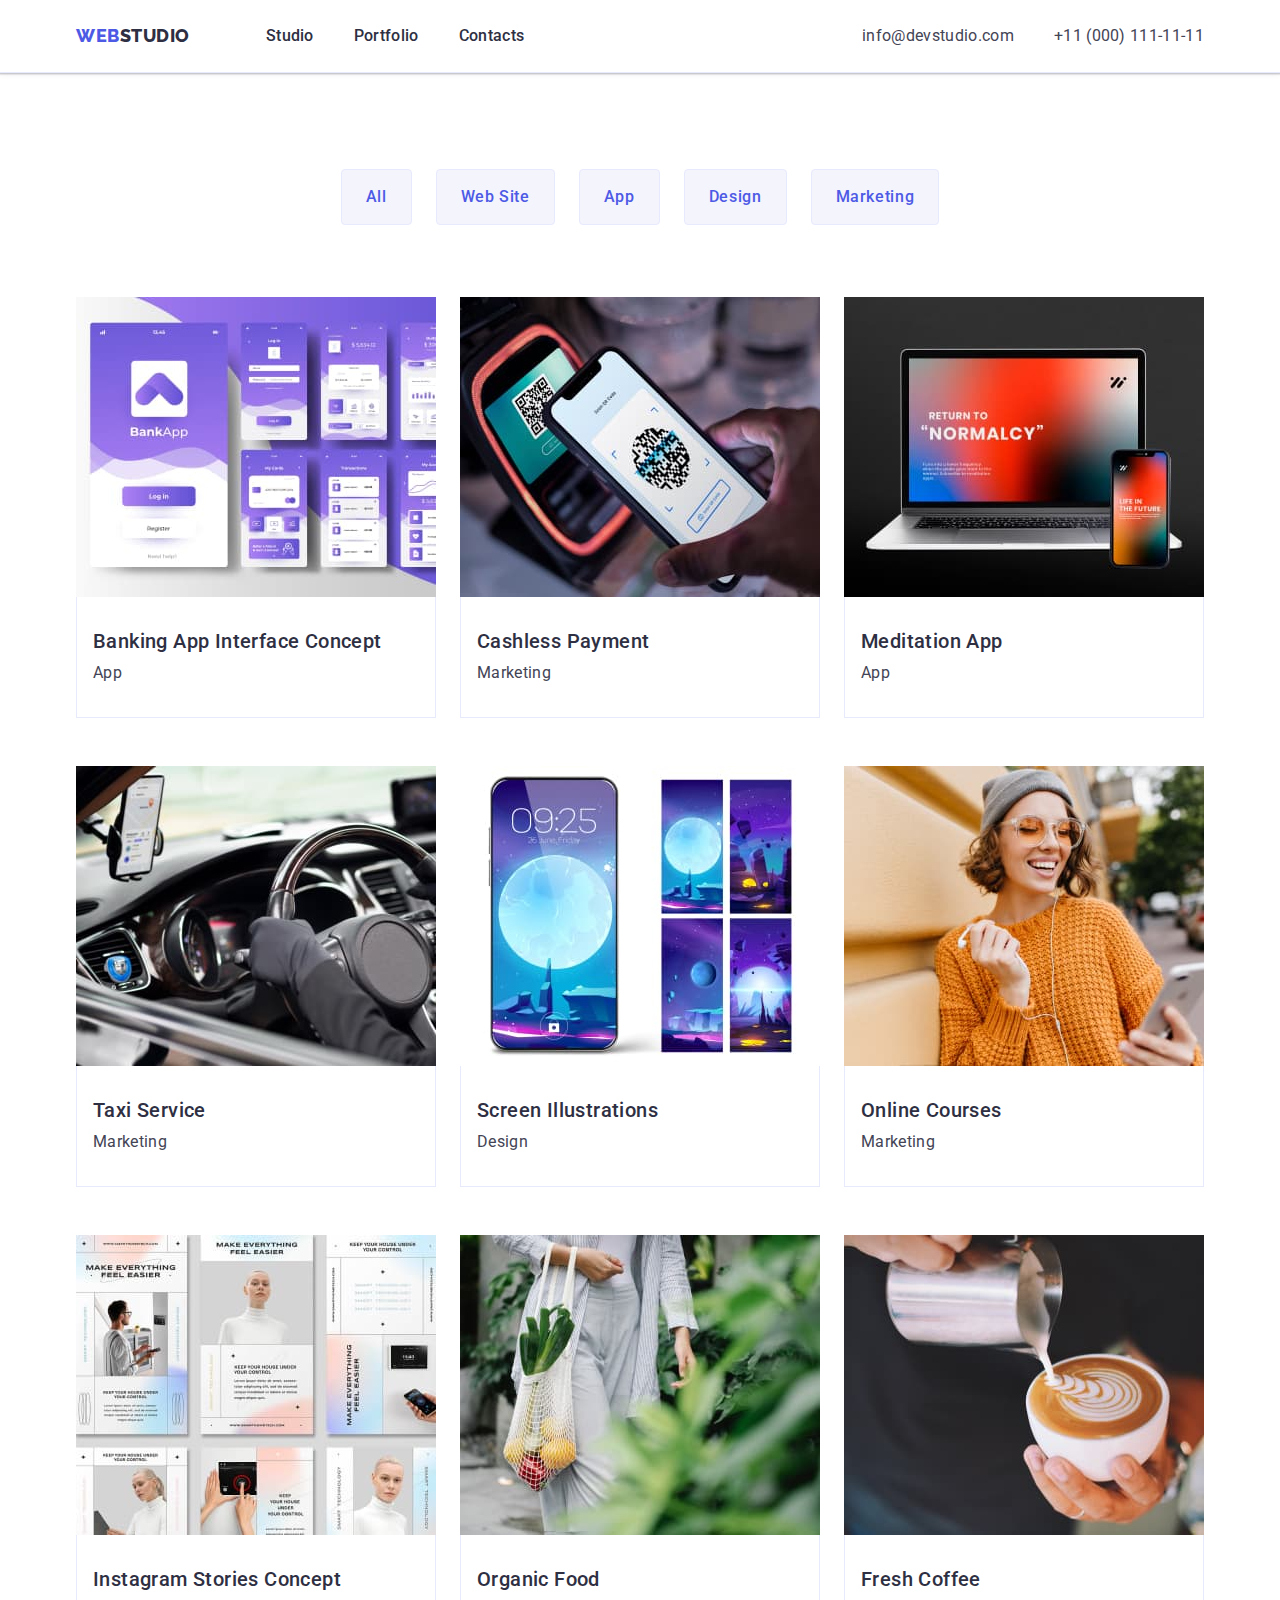
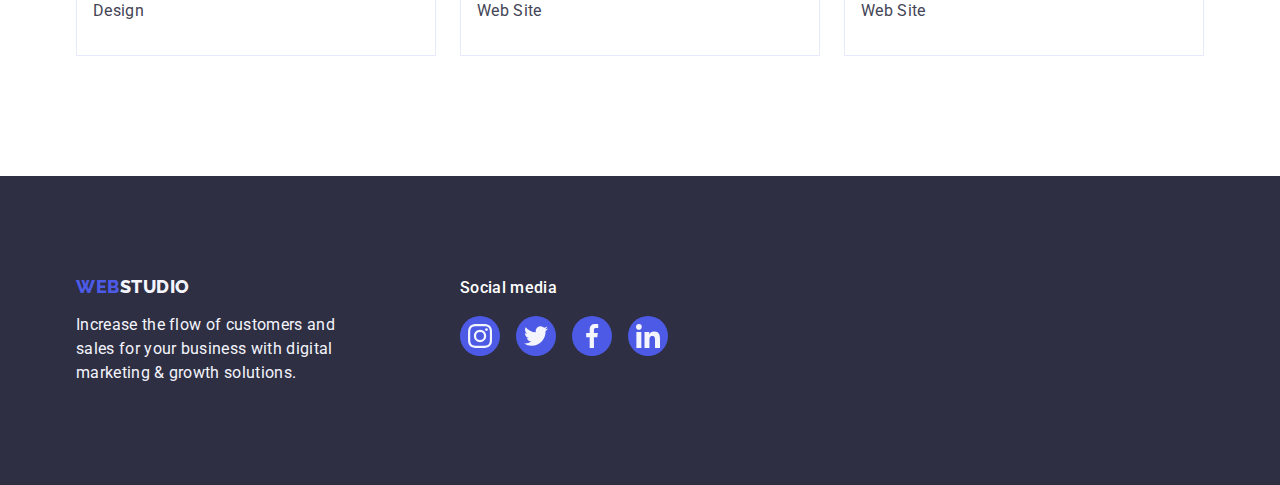
==== portfolio.html @ 106a587a "Initial commit" ====
<!DOCTYPE html>
<html lang="en">
  <head>
    <meta charset="UTF-8" />
    <meta http-equiv="X-UA-Compatible" content="IE=edge" />
    <meta name="viewport" content="width=device-width, initial-scale=1.0" />
    <title>Portfolio</title>
    <link rel="preconnect" href="https://fonts.googleapis.com" />
    <link rel="preconnect" href="https://fonts.gstatic.com" crossorigin />
    <link
      href="https://fonts.googleapis.com/css2?family=Raleway:wght@800&family=Roboto:wght@400;500;700;900&display=swap"
      rel="stylesheet"
    />
    <link
      rel="stylesheet"
      href="https://cdn.jsdelivr.net/npm/modern-normalize@1.1.0/modern-normalize.min.css"
    />
    <link rel="stylesheet" href="./css/styles.css" />
  </head>
  <body>
    <!-- HEADER -->
    <header class="page-header">
      <div class="container page-header-container">
        <nav class="page-nav">
          <a class="logo link" href="./portfolio.html"
            >Web<span class="accent">Studio</span></a
          >
          <ul class="menu list">
            <li class="menu-item">
              <a class="menu-link link" href="./index.html">Studio</a>
            </li>
            <li class="menu-item">
              <a class="menu-link link" href="./portfolio.html">Portfolio</a>
            </li>
            <li class="menu-item">
              <a class="menu-link link" href="">Contacts</a>
            </li>
          </ul>
        </nav>
        <address class="contact">
          <ul class="contact-list list">
            <li class="contact-item">
              <a class="contact-link link" href="mailto:info@devstudio.com"
                >info@devstudio.com</a
              >
            </li>
            <li class="contact-item">
              <a class="contact-link link" href="tel:+110001111111"
                >+11 (000) 111-11-11</a
              >
            </li>
          </ul>
        </address>
      </div>
    </header>
    <main>
      <!-- SERVICES -->
      <section class="services">
        <div class="container">
          <h1 class="visually-hidden">Filters</h1>
          <ul class="filters-list list">
            <li class="filters-item">
              <button class="modal-btn-light modal-btn" type="button">
                All
              </button>
            </li>
            <li class="filters-item">
              <button class="modal-btn-light modal-btn" type="button">
                Web Site
              </button>
            </li>
            <li class="filters-item">
              <button class="modal-btn-light modal-btn" type="button">
                App
              </button>
            </li>
            <li class="filters-item">
              <button class="modal-btn-light modal-btn" type="button">
                Design
              </button>
            </li>
            <li class="filters-item">
              <button class="modal-btn-light modal-btn" type="button">
                Marketing
              </button>
            </li>
          </ul>
          <ul class="apps-list list">
            <li class="apps-item">
              <a class="apps-link link" href="">
                <img
                  class="apps-img"
                  src="./images/potrfolio_page/banking_app.jpg"
                  alt="banking app"
                  width="360"
                  height="300"
                />
                <div class="apps-text-content">
                  <h2 class="apps-subtitle subtitle">
                    Banking App Interface Concept
                  </h2>
                  <p class="apps-desc desc">App</p>
                </div>
              </a>
            </li>
            <li class="apps-item">
              <a class="apps-link link" href="">
                <img
                  class="apps-img"
                  src="./images/potrfolio_page/cashless_payment.jpg"
                  alt="cashless payment"
                  width="360"
                  height="300"
                />
                <div class="apps-text-content">
                  <h2 class="apps-subtitle subtitle">Cashless Payment</h2>
                  <p class="apps-desc desc">Marketing</p>
                </div>
              </a>
            </li>
            <li class="apps-item">
              <a class="apps-link link" href="">
                <img
                  class="apps-img"
                  src="./images/potrfolio_page/meditation_app.jpg"
                  alt="meditation app"
                  width="360"
                  height="300"
                />
                <div class="apps-text-content">
                  <h2 class="apps-subtitle subtitle">Meditation App</h2>
                  <p class="apps-desc desc">App</p>
                </div>
              </a>
            </li>
            <li class="apps-item">
              <a class="apps-link link" href="">
                <img
                  class="apps-img"
                  src="./images/potrfolio_page/taxi_service.jpg"
                  alt="taxi"
                  width="360"
                  height="300"
                />
                <div class="apps-text-content">
                  <h2 class="apps-subtitle subtitle">Taxi Service</h2>
                  <p class="apps-desc desc">Marketing</p>
                </div>
              </a>
            </li>
            <li class="apps-item">
              <a class="apps-link link" href="">
                <img
                  class="apps-img"
                  src="./images/potrfolio_page/screen_illustrations.jpg"
                  alt="wallpapers"
                  width="360"
                  height="300"
                />
                <div class="apps-text-content">
                  <h2 class="apps-subtitle subtitle">Screen Illustrations</h2>
                  <p class="apps-desc desc">Design</p>
                </div>
              </a>
            </li>
            <li class="apps-item">
              <a class="apps-link link" href="">
                <img
                  class="apps-img"
                  src="./images/potrfolio_page/online_courses.jpg"
                  alt="smiling girl"
                  width="360"
                  height="300"
                />
                <div class="apps-text-content">
                  <h2 class="apps-subtitle subtitle">Online Courses</h2>
                  <p class="apps-desc desc">Marketing</p>
                </div>
              </a>
            </li>
            <li class="apps-item">
              <a class="apps-link link" href="">
                <img
                  class="apps-img"
                  src="./images/potrfolio_page/insta_stories_concept.jpg"
                  alt="instagram stories concept"
                  width="360"
                  height="300"
                />
                <div class="apps-text-content">
                  <h2 class="apps-subtitle subtitle">
                    Instagram Stories Concept
                  </h2>
                  <p class="apps-desc desc">Design</p>
                </div>
              </a>
            </li>
            <li class="apps-item">
              <a class="apps-link link" href="">
                <img
                  class="apps-img"
                  src="./images/potrfolio_page/organic_food.jpg"
                  alt="a bag with products"
                  width="360"
                  height="300"
                />
                <div class="apps-text-content">
                  <h2 class="apps-subtitle subtitle">Organic Food</h2>
                  <p class="apps-desc desc">Web Site</p>
                </div>
              </a>
            </li>
            <li class="apps-item">
              <a class="apps-link link" href="">
                <img
                  class="apps-img"
                  src="./images/potrfolio_page/fresh_coffee.jpg"
                  alt="a cup of coffee"
                  width="360"
                  height="300"
                />
                <div class="apps-text-content">
                  <h2 class="apps-subtitle subtitle">Fresh Coffee</h2>
                  <p class="apps-desc desc">Web Site</p>
                </div>
              </a>
            </li>
          </ul>
        </div>
      </section>
    </main>
    <!-- FOOTER -->
    <footer class="footer">
      <div class="container footer-container">
        <div class="footer-logo-container">
          <a class="logo link logo-link" href="./index.html"
            >Web<span class="accent-light">Studio</span>
          </a>
          <p class="footer-logo-desc desc desc-light">
            Increase the flow of customers and sales for your business with
            digital marketing & growth solutions.
          </p>
        </div>
        <div class="footer-social-container">
          <p class="footer-social-desc desc desc-light">Social media</p>
          <ul class="footer-social-list list">
            <li class="social-list-item">
              <a
                class="social-list-link link footer-social-list-link"
                href=""
                target="_blank"
                rel="noopener noreferrer"
                aria-label="Instagram icon"
              >
                <svg class="social-list-icon" width="24" height="24">
                  <use href="./images/icons.svg#instagram"></use>
                </svg>
              </a>
            </li>
            <li class="social-list-item">
              <a
                class="social-list-link link footer-social-list-link"
                href=""
                target="_blank"
                rel="noopener noreferrer"
                aria-label="Twitter icon"
              >
                <svg class="social-list-icon" width="24" height="24">
                  <use href="./images/icons.svg#twitter"></use>
                </svg>
              </a>
            </li>
            <li class="social-list-item">
              <a
                class="social-list-link link footer-social-list-link"
                href=""
                target="_blank"
                rel="noopener noreferrer"
                aria-label="Facebook icon"
              >
                <svg class="social-list-icon" width="24" height="24">
                  <use href="./images/icons.svg#facebook"></use>
                </svg>
              </a>
            </li>
            <li class="social-list-item">
              <a
                class="social-list-link link footer-social-list-link"
                href=""
                target="_blank"
                rel="noopener noreferrer"
                aria-label="Linkedin icon"
              >
                <svg class="social-list-icon" width="24" height="24">
                  <use href="./images/icons.svg#linkedin"></use>
                </svg>
              </a>
            </li>
          </ul>
        </div>
      </div>
    </footer>
  </body>
</html>
---- css/styles.css ----
:root {
  --accent-color: #404bbf;
  --primary-white-color: #ffffff;
  --secondary-white-color: #f4f4fd;
  --accent-light-color: #e7e9fc;
  --primary-brand-color: #4d5ae5;
  --body-main-color: #434455;
  --text-main-color: #2e2f42;
  --light-slate-color: #8e8f99;
  --success-color: #31d0aa;

  --card-set-gap-left: 24px;
  --card-set-gap-top: 48px;
}

h1,
h2,
h3,
h4,
p {
  margin-top: 0;
  margin-bottom: 0;
}

ul,
ol {
  margin-top: 0;
  margin-bottom: 0;
  padding-left: 0;
}

img {
  display: block;
  max-width: 100%;
  height: auto;
}

button {
  cursor: pointer;
}

.list {
  list-style: none;
}

.link {
  text-decoration: none;
}

body {
  font-family: 'Roboto', sans-serif;
  color: var(--body-main-color);
  background-color: var(--primary-white-color);
}

.container {
  width: 1158px;
  margin-left: auto;
  margin-right: auto;
  padding-left: 15px;
  padding-right: 15px;
}

/* ==================== COMPONENTS ==================== */

.visually-hidden {
  position: absolute;
  width: 1px;
  height: 1px;
  margin: -1px;
  border: 0;
  padding: 0;

  white-space: nowrap;
  clip-path: inset(100%);
  clip: rect(0 0 0 0);
  overflow: hidden;
}

.modal-btn {
  font-weight: 500;
  font-size: 16px;
  line-height: 1.5;
  letter-spacing: 0.04em;
  background-color: var(--primary-brand-color);
  color: var(--primary-white-color);
  font-family: inherit;

  padding: 16px 32px;
  box-shadow: 0px 4px 4px rgba(0, 0, 0, 0.15);
  border-radius: 4px;

  min-width: 169px;
  height: 56px;
  border: none;
}

.modal-btn:hover,
.modal-btn:focus {
  background-color: var(--accent-color);
}

.modal-btn-light {
  background-color: var(--secondary-white-color);
  color: var(--primary-brand-color);
  border: 1px solid var(--accent-light-color);
  box-shadow: none;
  min-width: 69px;
  padding: 12px 24px;
}
.modal-btn-light:hover,
.modal-btn-light:focus {
  background-color: var(--accent-color);
  color: var(--primary-white-color);
  border: 1px solid transparent;
  box-shadow: 0px 3px 1px rgba(0, 0, 0, 0.1), 0px 2px 1px rgba(0, 0, 0, 0.08),
    0px 2px 2px rgba(0, 0, 0, 0.12);
}

.title {
  font-weight: 700;
  font-size: 36px;
  line-height: 1.11;
  letter-spacing: 0.02em;
  text-transform: capitalize;
  text-align: center;
  color: var(--text-main-color);

  margin-bottom: 72px;
}

.subtitle {
  font-weight: 500;
  font-size: 20px;
  line-height: 1.2;
  letter-spacing: 0.02em;
  color: var(--text-main-color);

  margin-bottom: 8px;
}

.desc {
  font-weight: 400;
  font-size: 16px;
  line-height: 1.5;
  letter-spacing: 0.02em;
  width: 264px;
}

.section {
  padding-top: 120px;
  padding-bottom: 120px;
}
/* ==================== /COMPONENTS ==================== */

/* ==================== HEADER ==================== */

.page-header {
  border-bottom: 1px solid var(--accent-light-color);
  box-shadow: 0px 2px 1px rgba(46, 47, 66, 0.08),
    0px 1px 1px rgba(46, 47, 66, 0.16), 0px 1px 6px rgba(46, 47, 66, 0.08);
}
.page-header-container {
  display: flex;
  align-items: center;
  justify-content: space-between;
}

.page-nav {
  display: flex;
  align-items: center;
}

.menu {
  display: flex;
  align-items: center;
}

.contact-list {
  display: flex;
  align-items: center;
}

.contact-item:not(:last-child) {
  margin-right: 40px;
}

.logo {
  font-family: 'Raleway', sans-serif;
  font-weight: 800;
  font-size: 18px;
  line-height: 1.17;
  letter-spacing: 0.03em;
  text-transform: uppercase;
  color: var(--primary-brand-color);
  margin-right: 76px;
}

.accent {
  color: var(--text-main-color);
}

.menu-item:not(:last-child) {
  margin-right: 40px;
}

.menu-link {
  font-weight: 500;
  font-size: 16px;
  line-height: 1.5;
  letter-spacing: 0.02em;
  color: var(--text-main-color);
  padding-top: 24px;
  padding-bottom: 24px;
  display: inline-block;
}

.menu-link:hover,
.menu-link:focus {
  color: var(--accent-color);
}

.contact {
  font-style: normal;
}

.contact-link {
  font-weight: 400;
  font-size: 16px;
  line-height: 1.5;
  letter-spacing: 0.02em;
  color: var(--body-main-color);
}

.contact-link:hover,
.contact-link:focus {
  color: var(--accent-color);
}

/* ==================== /HEADER ==================== */

/* ==================== HERO ==================== */

.hero-container {
  display: flex;
  flex-direction: column;
  justify-content: center;
  align-items: center;
}

.hero {
  padding-top: 188px;
  padding-bottom: 188px;
  max-width: 1440px;
  margin: 0 auto;
  background: var(--text-main-color);
  background-image: linear-gradient(
      rgba(46, 47, 66, 0.7),
      rgba(46, 47, 66, 0.7)
    ),
    url('../images/hero/people-office.jpg');
  background-size: cover;
  background-repeat: no-repeat;
  background-position: center;
}

.main-title {
  font-weight: 700;
  font-size: 56px;
  line-height: 1.07;
  letter-spacing: 0.02em;
  width: 496px;
  text-align: center;
  color: var(--primary-white-color);

  max-width: 496px;
  margin-bottom: 48px;
}

/* ==================== /HERO ==================== */

/* ==================== FEATURES ==================== */

.background {
  display: flex;
  justify-content: center;
  align-items: center;
  width: 264px;
  height: 112px;
  background: var(--secondary-white-color);
  border-radius: 4px;
  margin-bottom: 8px;
  padding: 24px 100px;
}

.features {
  padding-top: 120px;
  padding-bottom: 120px;
}

.features-list {
  display: flex;
  gap: 24px;
}

.features-item {
  flex-basis: calc((100% - 3 * 24px) / 4);
}

/* ==================== /FEATURES ==================== */

/* ==================== ABOUT ==================== */

.about {
  padding-bottom: 120px;
}

.about-title {
  text-align: center;
}

.about-list {
  display: flex;
  flex-wrap: wrap;
  gap: 24px;
}

.about-item {
  flex-basis: calc((100% - 3 * 16px) / 3);
}

/* ==================== /ABOUT ==================== */

/* ==================== OUR TEAM ==================== */

.team-section {
  background-color: var(--secondary-white-color);
}

.team-list {
  display: flex;
  flex-wrap: wrap;
  gap: 24px;
  padding-left: 0;
}

.team-item {
  background-color: var(--primary-white-color);
  width: calc((100% - 72px) / 4);
  border-radius: 0px 0px 4px 4px;
  box-shadow: 0px 1px 6px rgba(46, 47, 66, 0.08),
    0px 1px 1px rgba(46, 47, 66, 0.16), 0px 2px 1px rgba(46, 47, 66, 0.08);
}

.team-card-text {
  padding: 32px 0;
  display: flex;
  flex-direction: column;
  justify-content: center;
  align-items: center;

  box-shadow: 0px 1px 6px rgba(46, 47, 66, 0.08),
    0px 1px 1px rgba(46, 47, 66, 0.16), 0px 2px 1px rgba(46, 47, 66, 0.08);
}

.team-subtitle {
  text-align: center;
}

.team-desc {
  text-align: center;
  margin-bottom: 8px;
}

.social-list {
  display: flex;
  justify-content: center;
  gap: 24px;
}

.social-list-link {
  display: flex;
  justify-content: center;
  align-items: center;
  width: 40px;
  height: 40px;
  border-radius: 50%;
  background-color: var(--primary-brand-color);
}

.social-list-link:hover,
.social-list-link:focus {
  background-color: var(--accent-color);
}

.social-list-icon {
  fill: var(--secondary-white-color);
}

/* ==================== OUR TEAM ==================== */

/* ==================== CUSTOMERS ==================== */
.customers-title {
  line-height: 1.1;
}
.customers-list {
  display: flex;
  justify-content: center;
  gap: 24px;
}

.customers-list-link {
  display: flex;
  justify-content: center;
  align-items: center;
  width: 168px;
  height: 88px;
  border: 1px solid var(--light-slate-color);
  border-radius: 4px;
  color: var(--light-slate-color);
}

.customers-list-link:hover,
.customers-list-link:focus {
  color: var(--accent-color);
  border: 1px solid var(--accent-color);
}

.customers-list-icon {
  fill: currentColor;
}

/* ==================== /CUSTOMERS ==================== */

/* ==================== FOOTER ==================== */

.footer {
  background-color: var(--text-main-color);
  padding-top: 100px;
  padding-bottom: 100px;
}

.footer-container {
  display: flex;
  align-items: baseline;
}

.footer-logo-container {
  margin-right: 120px;
}

.accent-light {
  color: var(--secondary-white-color);
}

.desc-light {
  color: var(--secondary-white-color);
}

.logo-link {
  display: inline-block;
  margin-bottom: 16px;
  margin-right: 0;
}

.footer-social-container {
  width: 208px;
}

.footer-social-desc {
  font-weight: 500;
  margin-bottom: 16px;
  width: inherit;
  color: var(--primary-white-color);
}

.footer-social-list {
  display: flex;
  gap: 16px;
}

.footer-social-list-link:hover,
.footer-social-list-link:focus {
  background-color: var(--success-color);
}

/* ==================== /FOOTER ==================== */

/* Portfolio */

/* ==================== SERVICES ==================== */
.services {
  padding-top: 96px;
  padding-bottom: 120px;
}

.filters-list {
  display: flex;
  justify-content: center;
  gap: 24px;
  margin-bottom: 72px;
}

.apps-list {
  display: flex;
  flex-wrap: wrap;
  column-gap: 24px;
  row-gap: 48px;
}

.apps-item {
  width: calc((100% - 48px) / 3);
}

/* .apps-item:hover .apps-text-content,
.apps-item:focus .apps-text-content {
  border-color: var(--secondary-white-color);
  box-shadow: 0px 1px 6px rgba(46, 47, 66, 0.08),
    0px 1px 1px rgba(46, 47, 66, 0.16), 0px 2px 1px rgba(46, 47, 66, 0.08);
} */

.apps-link {
  display: block;
}

.apps-link:hover,
.apps-link:focus {
  box-shadow: 0px 1px 6px rgba(46, 47, 66, 0.08),
    0px 1px 1px rgba(46, 47, 66, 0.16), 0px 2px 1px rgba(46, 47, 66, 0.08);
}

.apps-desc {
  color: var(--body-main-color);
  width: auto;
}

.apps-text-content {
  border: 1px solid var(--accent-light-color);
  border-top: none;
  padding: 32px 16px;
}

/* ==================== /SERVICES ==================== */
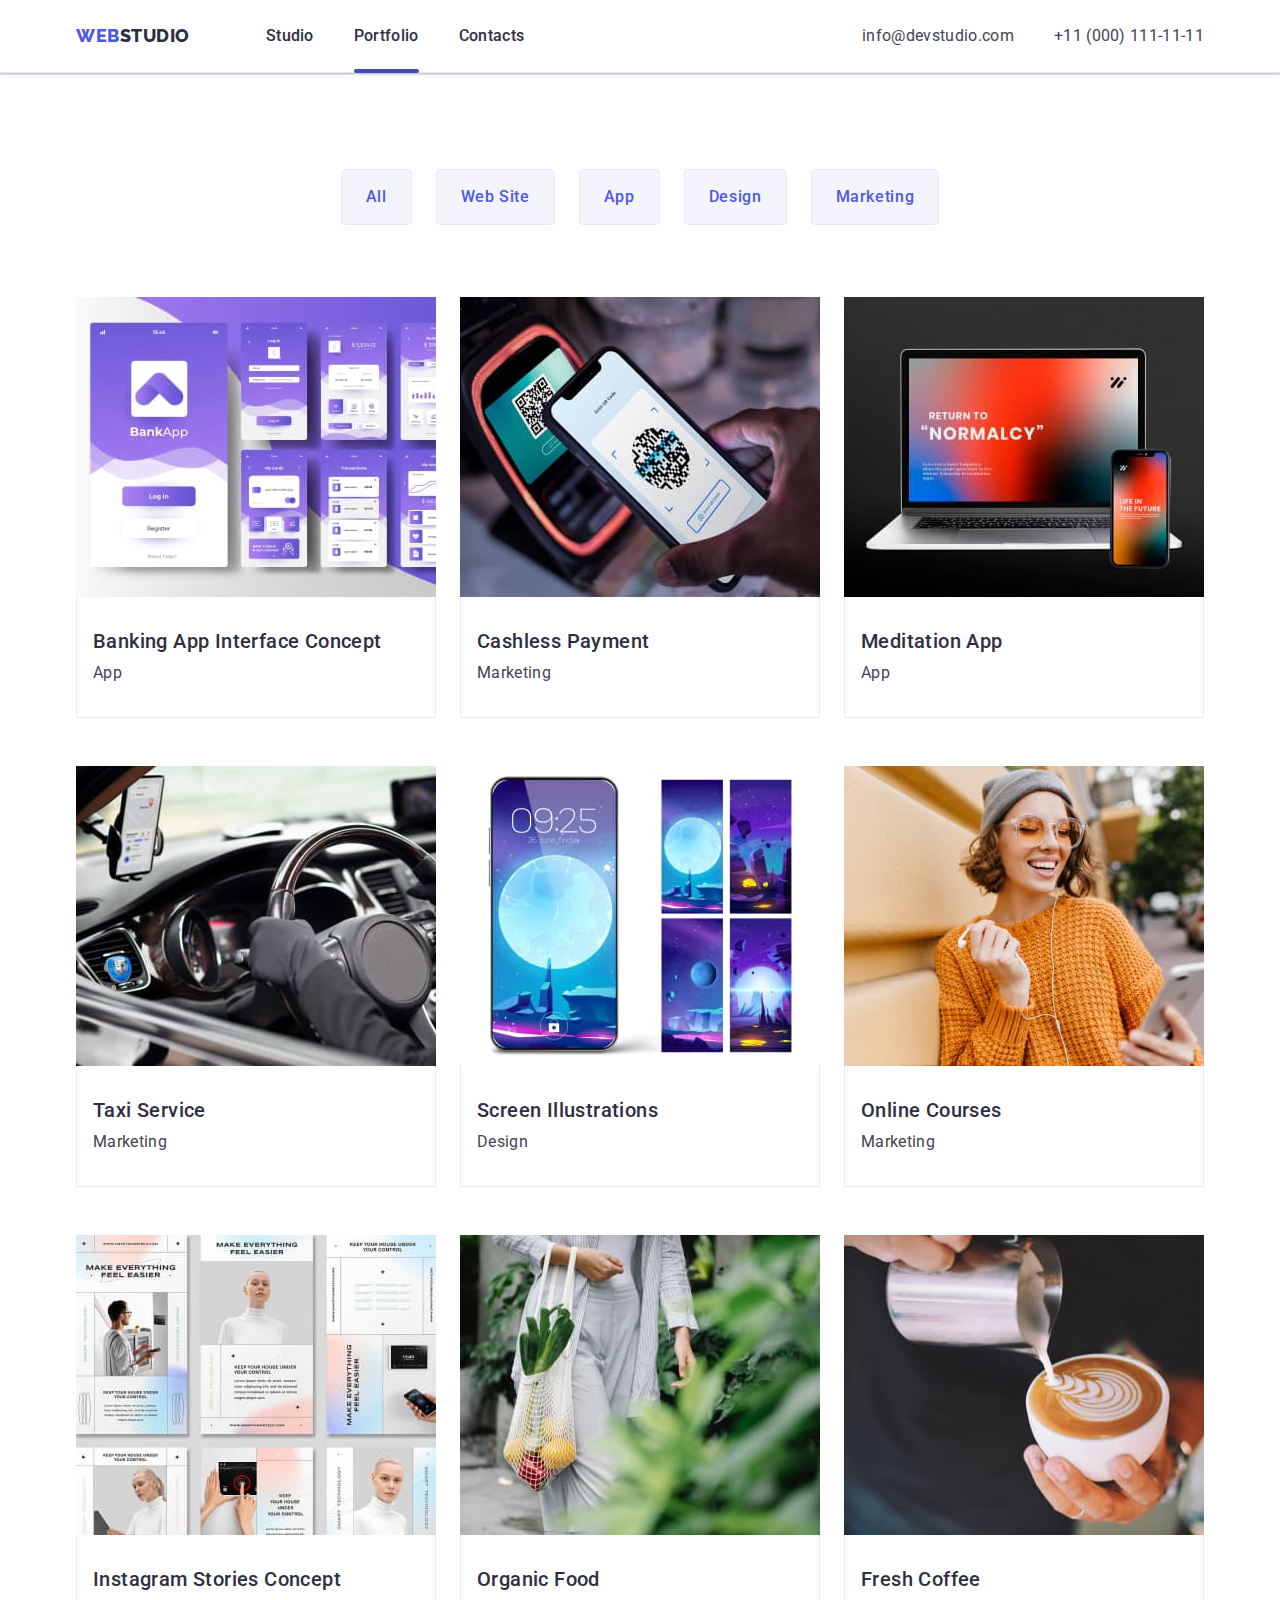
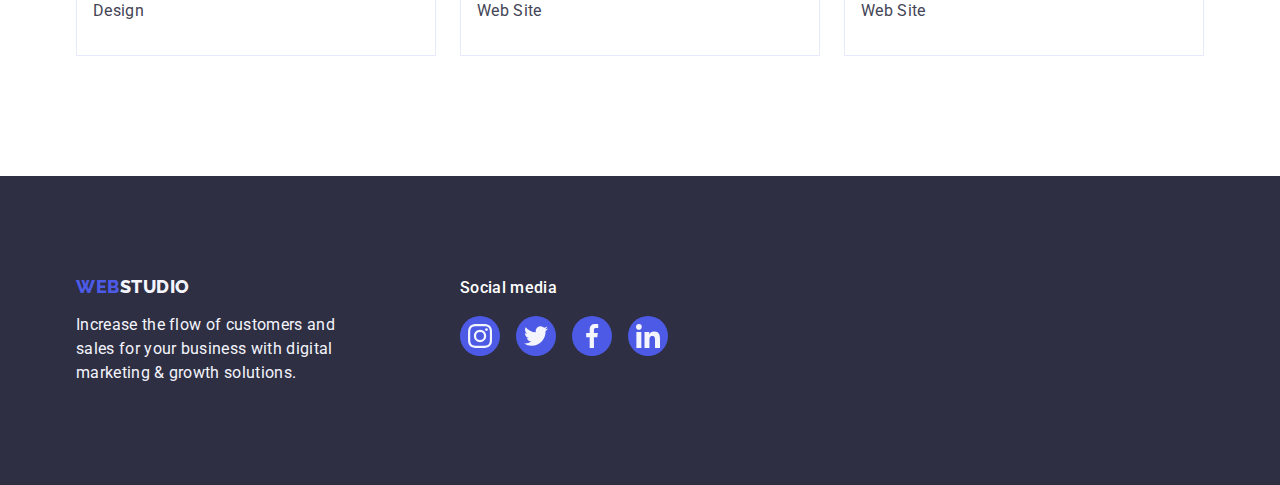
==== commit 655a71d0: "update portfolio.html" ====
--- a/portfolio.html
+++ b/portfolio.html
@@ -30,7 +30,9 @@
               <a class="menu-link link" href="./index.html">Studio</a>
             </li>
             <li class="menu-item">
-              <a class="menu-link link" href="./portfolio.html">Portfolio</a>
+              <a class="menu-link link active" href="./portfolio.html"
+                >Portfolio</a
+              >
             </li>
             <li class="menu-item">
               <a class="menu-link link" href="">Contacts</a>
@@ -88,13 +90,20 @@
           <ul class="apps-list list">
             <li class="apps-item">
               <a class="apps-link link" href="">
-                <img
-                  class="apps-img"
-                  src="./images/potrfolio_page/banking_app.jpg"
-                  alt="banking app"
-                  width="360"
-                  height="300"
-                />
+                <div class="apps-img-wrapper">
+                  <img
+                    class="apps-img"
+                    src="./images/potrfolio_page/banking_app.jpg"
+                    alt="banking app"
+                    width="360"
+                    height="300"
+                  />
+                  <p class="overlay desc desc-light">
+                    14 Stylish and User-Friendly App Design Concepts · Task
+                    Manager App · Calorie Tracker App · Exotic Fruit Ecommerce
+                    App · Cloud Storage App
+                  </p>
+                </div>
                 <div class="apps-text-content">
                   <h2 class="apps-subtitle subtitle">
                     Banking App Interface Concept
@@ -105,13 +114,20 @@
             </li>
             <li class="apps-item">
               <a class="apps-link link" href="">
-                <img
-                  class="apps-img"
-                  src="./images/potrfolio_page/cashless_payment.jpg"
-                  alt="cashless payment"
-                  width="360"
-                  height="300"
-                />
+                <div class="apps-img-wrapper">
+                  <img
+                    class="apps-img"
+                    src="./images/potrfolio_page/cashless_payment.jpg"
+                    alt="cashless payment"
+                    width="360"
+                    height="300"
+                  />
+                  <p class="overlay desc desc-light">
+                    14 Stylish and User-Friendly App Design Concepts · Task
+                    Manager App · Calorie Tracker App · Exotic Fruit Ecommerce
+                    App · Cloud Storage App
+                  </p>
+                </div>
                 <div class="apps-text-content">
                   <h2 class="apps-subtitle subtitle">Cashless Payment</h2>
                   <p class="apps-desc desc">Marketing</p>
@@ -120,13 +136,20 @@
             </li>
             <li class="apps-item">
               <a class="apps-link link" href="">
-                <img
-                  class="apps-img"
-                  src="./images/potrfolio_page/meditation_app.jpg"
-                  alt="meditation app"
-                  width="360"
-                  height="300"
-                />
+                <div class="apps-img-wrapper">
+                  <img
+                    class="apps-img"
+                    src="./images/potrfolio_page/meditation_app.jpg"
+                    alt="meditation app"
+                    width="360"
+                    height="300"
+                  />
+                  <p class="overlay desc desc-light">
+                    14 Stylish and User-Friendly App Design Concepts · Task
+                    Manager App · Calorie Tracker App · Exotic Fruit Ecommerce
+                    App · Cloud Storage App
+                  </p>
+                </div>
                 <div class="apps-text-content">
                   <h2 class="apps-subtitle subtitle">Meditation App</h2>
                   <p class="apps-desc desc">App</p>
@@ -135,13 +158,20 @@
             </li>
             <li class="apps-item">
               <a class="apps-link link" href="">
-                <img
-                  class="apps-img"
-                  src="./images/potrfolio_page/taxi_service.jpg"
-                  alt="taxi"
-                  width="360"
-                  height="300"
-                />
+                <div class="apps-img-wrapper">
+                  <img
+                    class="apps-img"
+                    src="./images/potrfolio_page/taxi_service.jpg"
+                    alt="taxi"
+                    width="360"
+                    height="300"
+                  />
+                  <p class="overlay desc desc-light">
+                    14 Stylish and User-Friendly App Design Concepts · Task
+                    Manager App · Calorie Tracker App · Exotic Fruit Ecommerce
+                    App · Cloud Storage App
+                  </p>
+                </div>
                 <div class="apps-text-content">
                   <h2 class="apps-subtitle subtitle">Taxi Service</h2>
                   <p class="apps-desc desc">Marketing</p>
@@ -150,13 +180,20 @@
             </li>
             <li class="apps-item">
               <a class="apps-link link" href="">
-                <img
-                  class="apps-img"
-                  src="./images/potrfolio_page/screen_illustrations.jpg"
-                  alt="wallpapers"
-                  width="360"
-                  height="300"
-                />
+                <div class="apps-img-wrapper">
+                  <img
+                    class="apps-img"
+                    src="./images/potrfolio_page/screen_illustrations.jpg"
+                    alt="wallpapers"
+                    width="360"
+                    height="300"
+                  />
+                  <p class="overlay desc desc-light">
+                    14 Stylish and User-Friendly App Design Concepts · Task
+                    Manager App · Calorie Tracker App · Exotic Fruit Ecommerce
+                    App · Cloud Storage App
+                  </p>
+                </div>
                 <div class="apps-text-content">
                   <h2 class="apps-subtitle subtitle">Screen Illustrations</h2>
                   <p class="apps-desc desc">Design</p>
@@ -165,13 +202,20 @@
             </li>
             <li class="apps-item">
               <a class="apps-link link" href="">
-                <img
-                  class="apps-img"
-                  src="./images/potrfolio_page/online_courses.jpg"
-                  alt="smiling girl"
-                  width="360"
-                  height="300"
-                />
+                <div class="apps-img-wrapper">
+                  <img
+                    class="apps-img"
+                    src="./images/potrfolio_page/online_courses.jpg"
+                    alt="smiling girl"
+                    width="360"
+                    height="300"
+                  />
+                  <p class="overlay desc desc-light">
+                    14 Stylish and User-Friendly App Design Concepts · Task
+                    Manager App · Calorie Tracker App · Exotic Fruit Ecommerce
+                    App · Cloud Storage App
+                  </p>
+                </div>
                 <div class="apps-text-content">
                   <h2 class="apps-subtitle subtitle">Online Courses</h2>
                   <p class="apps-desc desc">Marketing</p>
@@ -180,13 +224,20 @@
             </li>
             <li class="apps-item">
               <a class="apps-link link" href="">
-                <img
-                  class="apps-img"
-                  src="./images/potrfolio_page/insta_stories_concept.jpg"
-                  alt="instagram stories concept"
-                  width="360"
-                  height="300"
-                />
+                <div class="apps-img-wrapper">
+                  <img
+                    class="apps-img"
+                    src="./images/potrfolio_page/insta_stories_concept.jpg"
+                    alt="instagram stories concept"
+                    width="360"
+                    height="300"
+                  />
+                  <p class="overlay desc desc-light">
+                    14 Stylish and User-Friendly App Design Concepts · Task
+                    Manager App · Calorie Tracker App · Exotic Fruit Ecommerce
+                    App · Cloud Storage App
+                  </p>
+                </div>
                 <div class="apps-text-content">
                   <h2 class="apps-subtitle subtitle">
                     Instagram Stories Concept
@@ -197,13 +248,20 @@
             </li>
             <li class="apps-item">
               <a class="apps-link link" href="">
-                <img
-                  class="apps-img"
-                  src="./images/potrfolio_page/organic_food.jpg"
-                  alt="a bag with products"
-                  width="360"
-                  height="300"
-                />
+                <div class="apps-img-wrapper">
+                  <img
+                    class="apps-img"
+                    src="./images/potrfolio_page/organic_food.jpg"
+                    alt="a bag with products"
+                    width="360"
+                    height="300"
+                  />
+                  <p class="overlay desc desc-light">
+                    14 Stylish and User-Friendly App Design Concepts · Task
+                    Manager App · Calorie Tracker App · Exotic Fruit Ecommerce
+                    App · Cloud Storage App
+                  </p>
+                </div>
                 <div class="apps-text-content">
                   <h2 class="apps-subtitle subtitle">Organic Food</h2>
                   <p class="apps-desc desc">Web Site</p>
@@ -212,13 +270,20 @@
             </li>
             <li class="apps-item">
               <a class="apps-link link" href="">
-                <img
-                  class="apps-img"
-                  src="./images/potrfolio_page/fresh_coffee.jpg"
-                  alt="a cup of coffee"
-                  width="360"
-                  height="300"
-                />
+                <div class="apps-img-wrapper">
+                  <img
+                    class="apps-img"
+                    src="./images/potrfolio_page/fresh_coffee.jpg"
+                    alt="a cup of coffee"
+                    width="360"
+                    height="300"
+                  />
+                  <p class="overlay desc desc-light">
+                    14 Stylish and User-Friendly App Design Concepts · Task
+                    Manager App · Calorie Tracker App · Exotic Fruit Ecommerce
+                    App · Cloud Storage App
+                  </p>
+                </div>
                 <div class="apps-text-content">
                   <h2 class="apps-subtitle subtitle">Fresh Coffee</h2>
                   <p class="apps-desc desc">Web Site</p>
--- a/css/styles.css
+++ b/css/styles.css
@@ -8,9 +8,12 @@
   --text-main-color: #2e2f42;
   --light-slate-color: #8e8f99;
   --success-color: #31d0aa;
+  --modal-background-color: #fcfcfc;
 
   --card-set-gap-left: 24px;
   --card-set-gap-top: 48px;
+
+  --transition-dur-and-func: 250ms cubic-bezier(0.4, 0, 0.2, 1);
 }
 
 h1,
@@ -93,6 +96,8 @@
   min-width: 169px;
   height: 56px;
   border: none;
+
+  transition: background-color var(--transition-dur-and-func);
 }
 
 .modal-btn:hover,
@@ -107,6 +112,10 @@
   box-shadow: none;
   min-width: 69px;
   padding: 12px 24px;
+
+  transition: background-color var(--transition-dur-and-func),
+    color var(--transition-dur-and-func), border var(--transition-dur-and-func),
+    box-shadow var(--transition-dur-and-func);
 }
 .modal-btn-light:hover,
 .modal-btn-light:focus {
@@ -159,6 +168,7 @@
   border-bottom: 1px solid var(--accent-light-color);
   box-shadow: 0px 2px 1px rgba(46, 47, 66, 0.08),
     0px 1px 1px rgba(46, 47, 66, 0.16), 0px 1px 6px rgba(46, 47, 66, 0.08);
+  z-index: 10;
 }
 .page-header-container {
   display: flex;
@@ -202,6 +212,7 @@
 
 .menu-item:not(:last-child) {
   margin-right: 40px;
+  position: relative;
 }
 
 .menu-link {
@@ -213,6 +224,18 @@
   padding-top: 24px;
   padding-bottom: 24px;
   display: inline-block;
+  transition: color var(--transition-dur-and-func);
+}
+
+.menu-link.active::after {
+  content: '';
+  display: block;
+  position: absolute;
+  width: 100%;
+  height: 4px;
+  background-color: var(--accent-color);
+  border-radius: 2px;
+  bottom: -1px;
 }
 
 .menu-link:hover,
@@ -230,6 +253,7 @@
   line-height: 1.5;
   letter-spacing: 0.02em;
   color: var(--body-main-color);
+  transition: color var(--transition-dur-and-func);
 }
 
 .contact-link:hover,
@@ -290,7 +314,6 @@
   background: var(--secondary-white-color);
   border-radius: 4px;
   margin-bottom: 8px;
-  padding: 24px 100px;
 }
 
 .features {
@@ -386,6 +409,7 @@
   height: 40px;
   border-radius: 50%;
   background-color: var(--primary-brand-color);
+  transition: background-color var(--transition-dur-and-func);
 }
 
 .social-list-link:hover,
@@ -418,6 +442,8 @@
   border: 1px solid var(--light-slate-color);
   border-radius: 4px;
   color: var(--light-slate-color);
+  transition: color var(--transition-dur-and-func),
+    border var(--transition-dur-and-func);
 }
 
 .customers-list-link:hover,
@@ -512,15 +538,9 @@
   width: calc((100% - 48px) / 3);
 }
 
-/* .apps-item:hover .apps-text-content,
-.apps-item:focus .apps-text-content {
-  border-color: var(--secondary-white-color);
-  box-shadow: 0px 1px 6px rgba(46, 47, 66, 0.08),
-    0px 1px 1px rgba(46, 47, 66, 0.16), 0px 2px 1px rgba(46, 47, 66, 0.08);
-} */
-
 .apps-link {
   display: block;
+  transition: box-shadow var(--transition-dur-and-func);
 }
 
 .apps-link:hover,
@@ -529,6 +549,32 @@
     0px 1px 1px rgba(46, 47, 66, 0.16), 0px 2px 1px rgba(46, 47, 66, 0.08);
 }
 
+.apps-img-wrapper {
+  position: relative;
+  overflow: hidden;
+}
+
+.overlay {
+  position: absolute;
+  left: 0;
+  top: 0;
+  width: 100%;
+  height: 100%;
+  overflow: auto;
+  transform: translate(0, 100%);
+  transition: transform var(--transition-dur-and-func);
+
+  background-color: var(--primary-brand-color);
+  padding-top: 40px;
+  padding-right: 32px;
+  padding-left: 32px;
+}
+
+.apps-link:hover .overlay,
+.apps-link:focus .overlay {
+  transform: translate(0, 0);
+}
+
 .apps-desc {
   color: var(--body-main-color);
   width: auto;
@@ -541,3 +587,77 @@
 }
 
 /* ==================== /SERVICES ==================== */
+
+/* ==================== MODAL WINDOW ==================== */
+
+.backdrop {
+  position: fixed;
+  top: 0;
+  left: 0;
+  z-index: 100;
+  width: 100%;
+  height: 100%;
+  background-color: rgba(46, 47, 66, 0.4);
+
+  transition: opacity var(--transition-dur-and-func),
+    visibility var(--transition-dur-and-func);
+
+  transition-delay: 250ms;
+}
+
+.backdrop.is-hidden {
+  opacity: 0;
+  visibility: hidden;
+  pointer-events: none;
+}
+
+.modal {
+  position: absolute;
+  top: 50%;
+  left: 50%;
+  transform: translate(-50%, -50%);
+  width: 408px;
+  height: 576px;
+  background-color: var(--modal-background-color);
+  border-radius: 4px;
+
+  transition: opacity var(--transition-dur-and-func),
+    transform var(--transition-dur-and-func);
+
+  transition-delay: 250ms;
+}
+
+.backdrop.is-hidden .modal {
+  opacity: 0;
+  transform: scale(0.9);
+  transition-delay: 0ms;
+}
+
+.modal-close-btn {
+  position: absolute;
+  top: 24px;
+  right: 24px;
+  display: flex;
+  justify-content: center;
+  align-items: center;
+  width: 24px;
+  height: 24px;
+  border-radius: 50%;
+  border: 1px solid rgba(0, 0, 0, 0.1);
+  background-color: var(--accent-light-color);
+  color: var(--text-main-color);
+
+  transition: background-color var(--transition-dur-and-func),
+    color var(--transition-dur-and-func), border var(--transition-dur-and-func);
+}
+
+.modal-close-btn:hover,
+.modal-close-btn:focus {
+  background-color: var(--accent-color);
+  color: var(--primary-white-color);
+  border: none;
+}
+
+.modal-close-btn-icon {
+  fill: currentColor;
+}
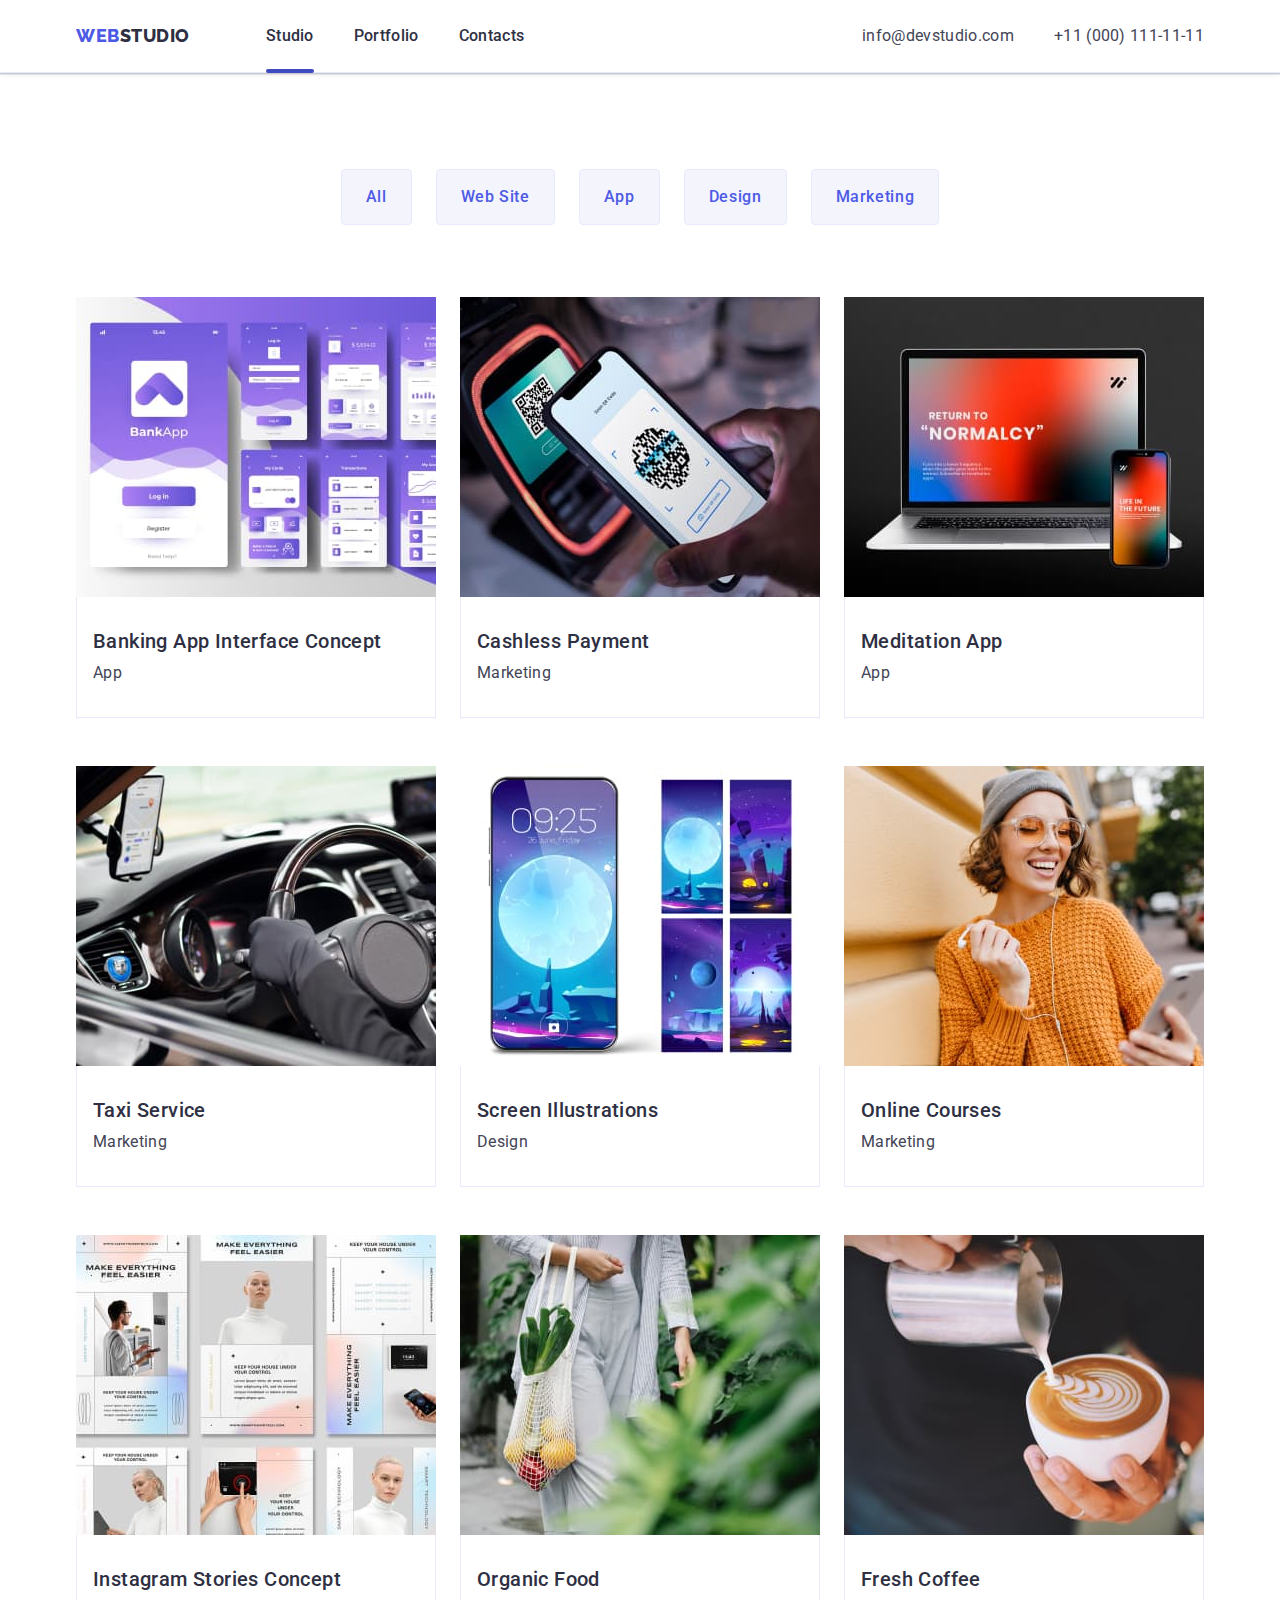
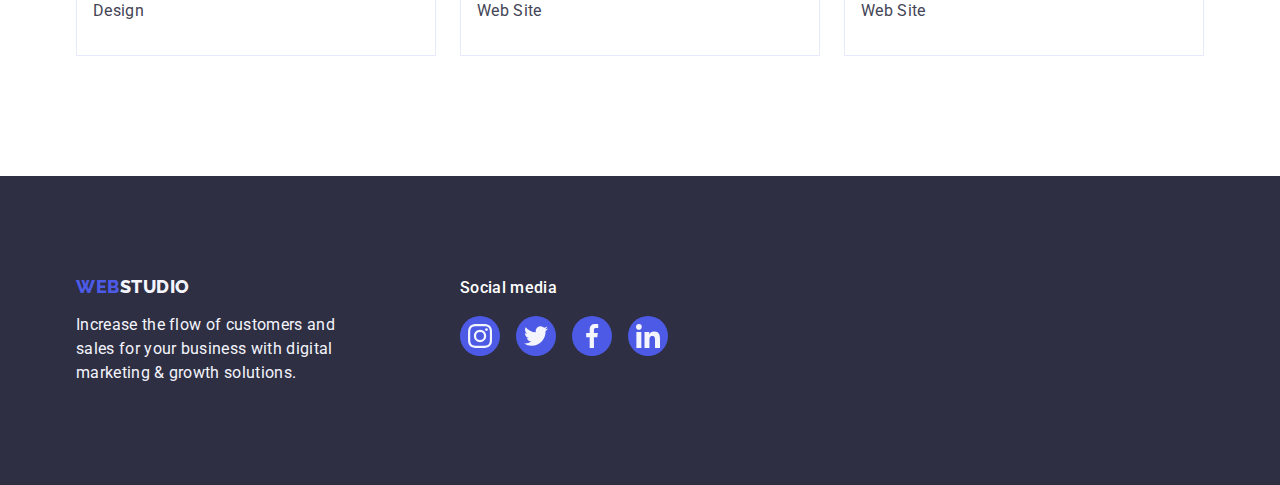
==== commit 6ee2927f: "fixed" ====
--- a/portfolio.html
+++ b/portfolio.html
@@ -22,17 +22,15 @@
     <header class="page-header">
       <div class="container page-header-container">
         <nav class="page-nav">
-          <a class="logo link" href="./portfolio.html"
+          <a class="logo link" href="./index.html"
             >Web<span class="accent">Studio</span></a
           >
           <ul class="menu list">
             <li class="menu-item">
-              <a class="menu-link link" href="./index.html">Studio</a>
+              <a class="menu-link link active" href="./index.html">Studio</a>
             </li>
             <li class="menu-item">
-              <a class="menu-link link active" href="./portfolio.html"
-                >Portfolio</a
-              >
+              <a class="menu-link link" href="./portfolio.html">Portfolio</a>
             </li>
             <li class="menu-item">
               <a class="menu-link link" href="">Contacts</a>
--- a/css/styles.css
+++ b/css/styles.css
@@ -212,7 +212,11 @@
 
 .menu-item:not(:last-child) {
   margin-right: 40px;
+}
+
+.menu-item {
   position: relative;
+  color: var(--accent-color);
 }
 
 .menu-link {
@@ -443,13 +447,13 @@
   border-radius: 4px;
   color: var(--light-slate-color);
   transition: color var(--transition-dur-and-func),
-    border var(--transition-dur-and-func);
+    border-color var(--transition-dur-and-func);
 }
 
 .customers-list-link:hover,
 .customers-list-link:focus {
   color: var(--accent-color);
-  border: 1px solid var(--accent-color);
+  border-color: 1px solid var(--accent-color);
 }
 
 .customers-list-icon {
@@ -615,11 +619,13 @@
   position: absolute;
   top: 50%;
   left: 50%;
-  transform: translate(-50%, -50%);
+  transform: translate(-50%, -50%) scale(1);
   width: 408px;
-  height: 576px;
+  min-height: 576px;
   background-color: var(--modal-background-color);
   border-radius: 4px;
+  box-shadow: 0px 1px 1px rgba(0, 0, 0, 0.14), 0px 1px 3px rgba(0, 0, 0, 0.12),
+    0px 2px 1px rgba(0, 0, 0, 0.2);
 
   transition: opacity var(--transition-dur-and-func),
     transform var(--transition-dur-and-func);
@@ -635,6 +641,7 @@
 
 .modal-close-btn {
   position: absolute;
+  padding: 0;
   top: 24px;
   right: 24px;
   display: flex;
@@ -660,4 +667,5 @@
 
 .modal-close-btn-icon {
   fill: currentColor;
-}
+  transition: fill 250ms cubic-bezier(0.4, 0, 0.2, 1);
+}
